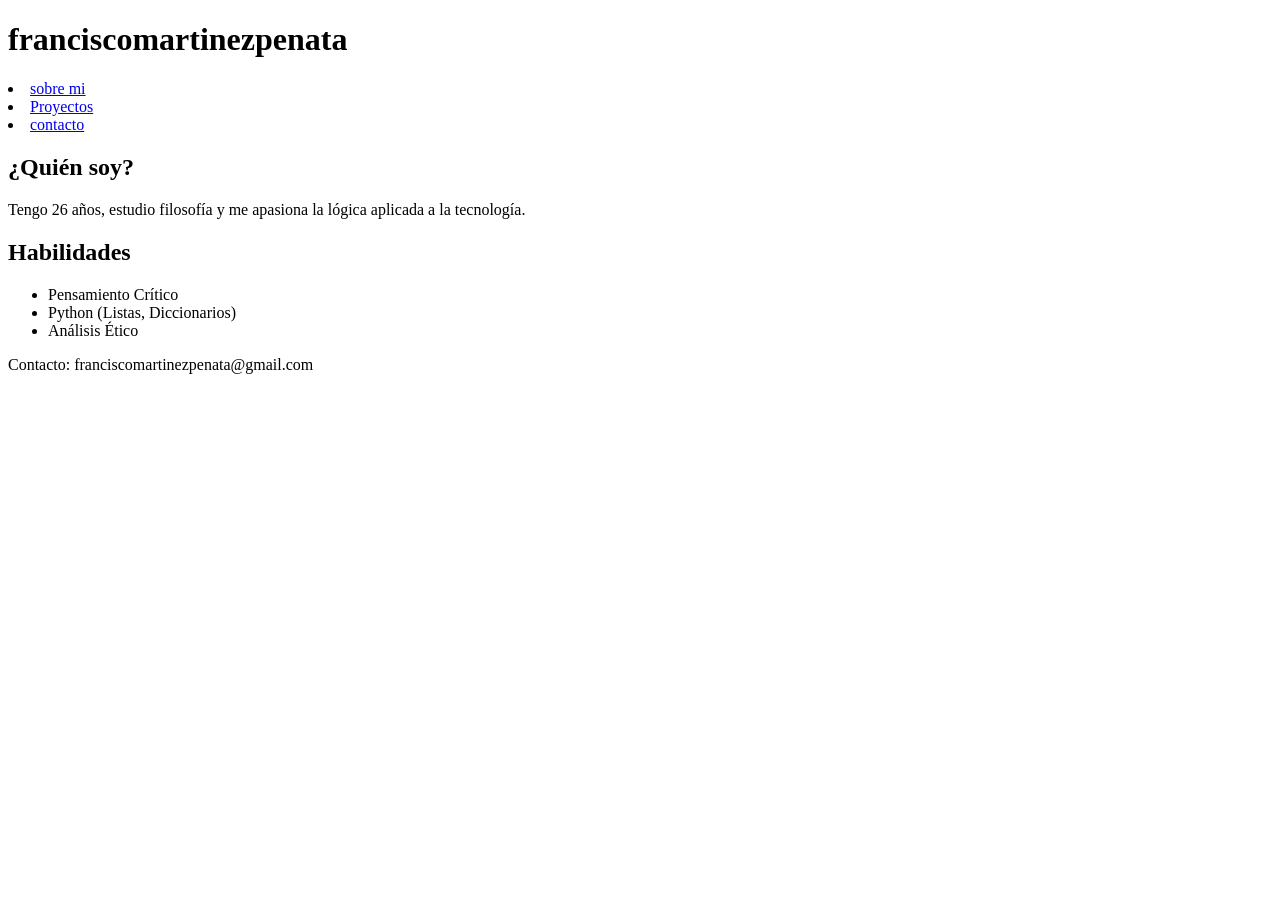
==== index.html @ b6159a91 "Create index.html se maqueto la pagina principal del portafolio" ====
<!DOCTYPE html>
<html lang="es">
<head>
    <meta charset="UTF-8">
    <title>Portafolio | Estudiante de Filosofía & Dev</title>
    <link rel="stylesheet" href="style.css">
</head>
<body>

    <header>
        <div class="menu">
            <h1>franciscomartinezpenata</h1>
        </div>
        <nav
            <ul>
                <li><a href= "sobre mi"> sobre mi </a></li>
                <li><a href="mascotas.html">Proyectos</a></li>
                <li><a href="contacto">contacto</a></li>
             </ul>
            </nav>
    </header>

<head>
    <meta charset="UTF-8"><!DOCTYPE html>
<html lang="es">
    <meta name="viewport" device-widthcontent="width=device-width, initial-scale=1.0">
    <title>FRANCISCO MARTINEZ</title>
    <link rel="stylesheet" href="style.css">
</head>
<body>
    
</body>
</html>
    <section id="sobre-mi">
        <h2>¿Quién soy?</h2>
        <p>Tengo 26 años, estudio filosofía y me apasiona la lógica aplicada a la tecnología.</p>
    </section>

    <section id="habilidades">
        <h2>Habilidades</h2>
        <ul>
            <li>Pensamiento Crítico</li>
            <li>Python (Listas, Diccionarios)</li>
            <li>Análisis Ético</li>
        </ul>
    </section>

    <footer>
        <p>Contacto: franciscomartinezpenata@gmail.com</p>
    </footer>

</body>
</html>
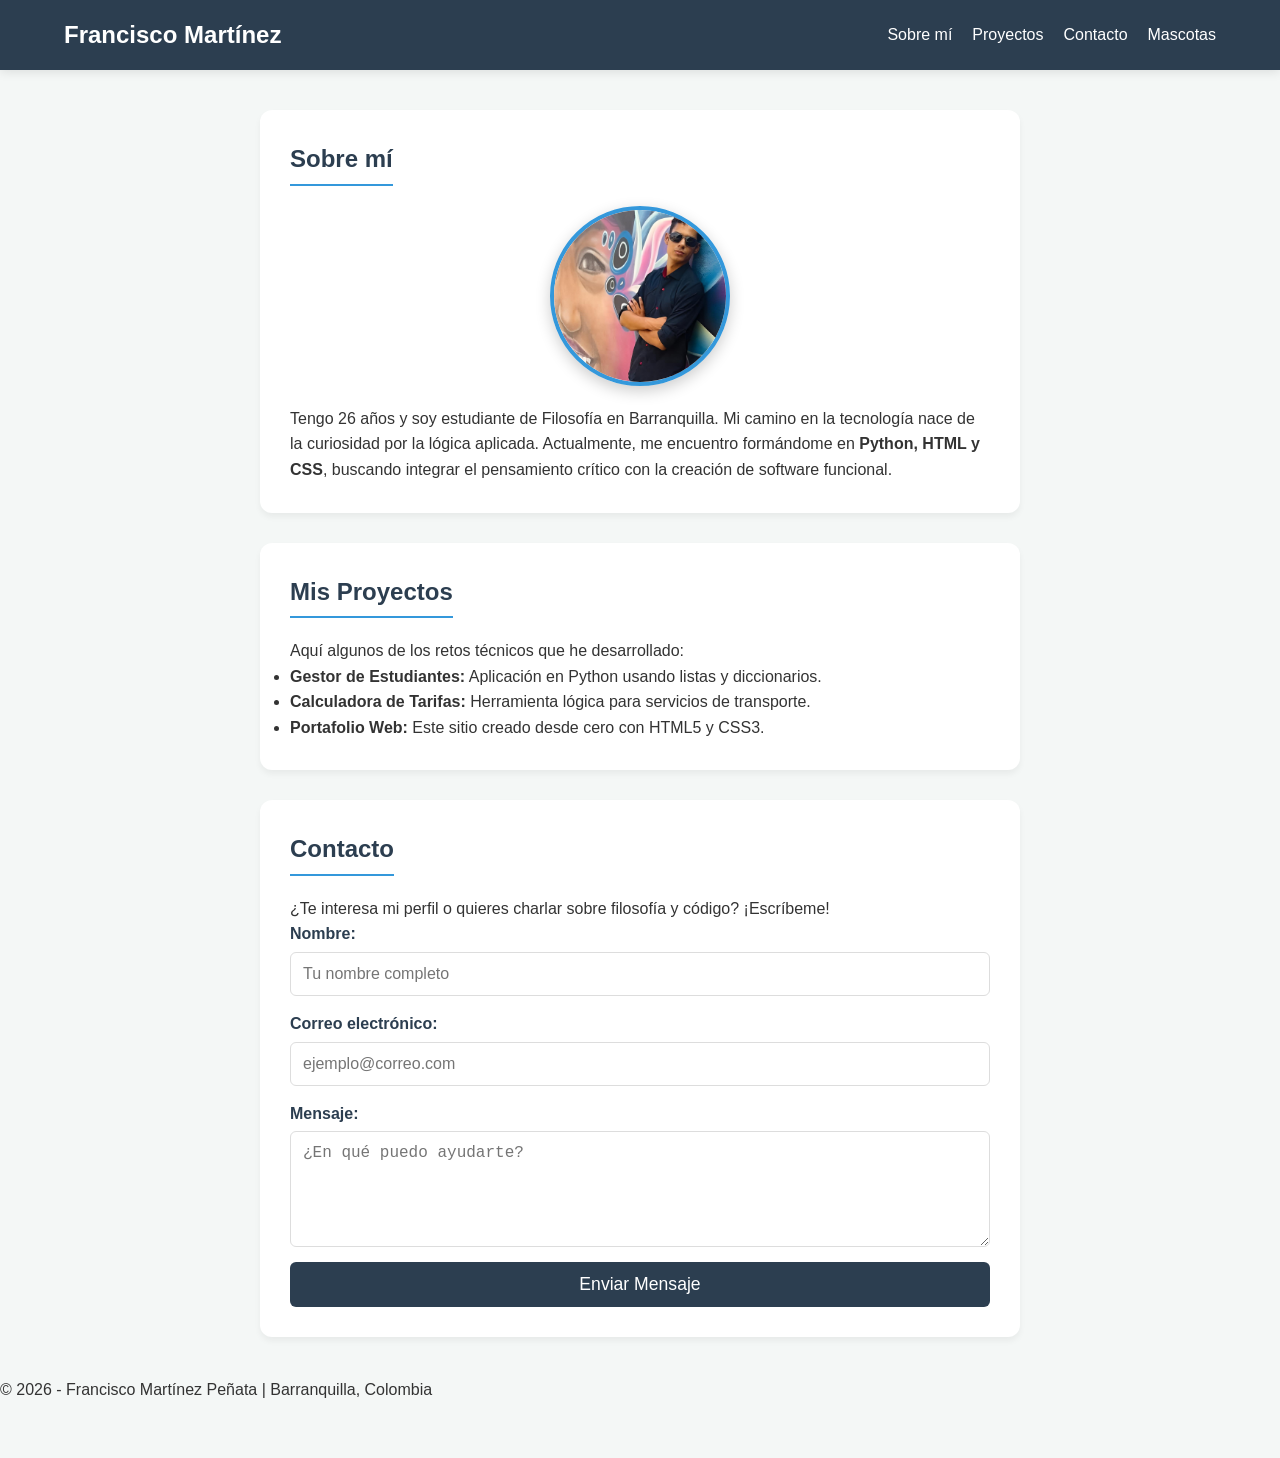
==== commit 246dd7f2: "actualizacion falta ajustar los estilos a la pagina mascotas" ====
--- a/index.html
+++ b/index.html
@@ -2,52 +2,80 @@
 <html lang="es">
 <head>
     <meta charset="UTF-8">
-    <title>Portafolio | Estudiante de Filosofía & Dev</title>
+    <meta name="viewport" content="width=device-width, initial-scale=1.0">
+    <title>Francisco Martínez | Filósofo & Programador</title>
     <link rel="stylesheet" href="style.css">
 </head>
 <body>
 
     <header>
-        <div class="menu">
-            <h1>franciscomartinezpenata</h1>
+        <div class="logo">
+            <h1>Francisco Martínez</h1>
         </div>
-        <nav
+        <nav>
             <ul>
-                <li><a href= "sobre mi"> sobre mi </a></li>
-                <li><a href="mascotas.html">Proyectos</a></li>
-                <li><a href="contacto">contacto</a></li>
-             </ul>
-            </nav>
+                <li><a href="#sobre-mi">Sobre mí</a></li>
+                <li><a href="#proyectos">Proyectos</a></li>
+                <li><a href="#contacto">Contacto</a></li>
+                <li><a href="mascotas.html">Mascotas</a></li>
+            </ul>
+        </nav>
     </header>
 
-<head>
-    <meta charset="UTF-8"><!DOCTYPE html>
-<html lang="es">
-    <meta name="viewport" device-widthcontent="width=device-width, initial-scale=1.0">
-    <title>FRANCISCO MARTINEZ</title>
-    <link rel="stylesheet" href="style.css">
-</head>
-<body>
-    
-</body>
-</html>
-    <section id="sobre-mi">
-        <h2>¿Quién soy?</h2>
-        <p>Tengo 26 años, estudio filosofía y me apasiona la lógica aplicada a la tecnología.</p>
-    </section>
+    <main>
+        
+        <section id="sobre-mi">
+            <h2>Sobre mí</h2>
+            
+            <img src="/image/foto franciscomartinez.png" alt="Foto de Francisco Martínez" class="foto-perfil">
 
-    <section id="habilidades">
-        <h2>Habilidades</h2>
-        <ul>
-            <li>Pensamiento Crítico</li>
-            <li>Python (Listas, Diccionarios)</li>
-            <li>Análisis Ético</li>
-        </ul>
-    </section>
+            <p>
+                Tengo 26 años y soy estudiante de Filosofía en Barranquilla. Mi camino en la tecnología 
+                nace de la curiosidad por la lógica aplicada. Actualmente, me encuentro formándome en 
+                <strong>Python, HTML y CSS</strong>, buscando integrar el pensamiento crítico con la 
+                creación de software funcional.
+            </p>
+        </section>
+
+        <section id="proyectos">
+            <h2>Mis Proyectos</h2>
+            <p>Aquí algunos de los retos técnicos que he desarrollado:</p>
+            <ul>
+                <li><strong>Gestor de Estudiantes:</strong> Aplicación en Python usando listas y diccionarios.</li>
+                <li><strong>Calculadora de Tarifas:</strong> Herramienta lógica para servicios de transporte.</li>
+                <li><strong>Portafolio Web:</strong> Este sitio creado desde cero con HTML5 y CSS3.</li>
+            </ul>
+        </section>
+
+        <section id="contacto">
+            <h2>Contacto</h2>
+            <p>¿Te interesa mi perfil o quieres charlar sobre filosofía y código? ¡Escríbeme!</p>
+            
+            <form action="#" method="POST">
+                <div class="grupo-input">
+                    <label for="nombre">Nombre:</label>
+                    <input type="text" id="nombre" name="nombre" placeholder="Tu nombre completo" required>
+                </div>
+
+                <div class="grupo-input">
+                    <label for="email">Correo electrónico:</label>
+                    <input type="email" id="email" name="email" placeholder="ejemplo@correo.com" required>
+                </div>
+
+                <div class="grupo-input">
+                    <label for="mensaje">Mensaje:</label>
+                    <textarea id="mensaje" name="mensaje" rows="5" placeholder="¿En qué puedo ayudarte?"></textarea>
+                </div>
+
+                <button type="submit">Enviar Mensaje</button>
+            </form>
+        </section>
+
+    </main>
 
     <footer>
-        <p>Contacto: franciscomartinezpenata@gmail.com</p>
+        <p>&copy; 2026 - Francisco Martínez Peñata | Barranquilla, Colombia</p>
     </footer>
 
 </body>
-</html>
+</html>
--- a/style.css
+++ b/style.css
@@ -0,0 +1,127 @@
+
+* {
+    margin: 0;
+    padding: 0;
+    box-sizing: border-box; 
+}
+
+body {
+    font-family: 'Segoe UI', Tahoma, Geneva, Verdana, sans-serif;
+    line-height: 1.6;
+    background-color: #f4f7f6; 
+    color: #333;
+    padding-bottom: 50px;
+}
+
+
+header {
+    background-color: #2c3e50; 
+    color: white;
+    padding: 1rem 5%;
+    display: flex;
+    justify-content: space-between;
+    align-items: center;
+    position: sticky;
+    top: 0;
+    z-index: 1000;
+    box-shadow: 0 2px 10px rgba(0,0,0,0.1);
+}
+
+header h1 {
+    font-size: 1.5rem;
+}
+
+nav ul {
+    list-style: none;
+    display: flex;
+}
+
+nav ul li {
+    margin-left: 20px;
+}
+
+nav ul li a {
+    color: white;
+    text-decoration: none;
+    font-weight: 500;
+    transition: color 0.3s;
+}
+
+nav ul li a:hover {
+    color: #3498db; 
+}
+
+
+main {
+    max-width: 800px;
+    margin: 40px auto;
+    padding: 0 20px;
+}
+
+section {
+    background: white;
+    padding: 30px;
+    margin-bottom: 30px;
+    border-radius: 12px;
+    box-shadow: 0 4px 6px rgba(0,0,0,0.05);
+}
+
+h2 {
+    color: #2c3e50;
+    margin-bottom: 20px;
+    border-bottom: 2px solid #3498db;
+    display: inline-block;
+    padding-bottom: 5px;
+}
+
+
+.foto-perfil {
+    width: 180px;
+    height: 180px;
+    border-radius: 50%; 
+    object-fit: cover; 
+    display: block;
+    margin: 0 auto 20px auto;
+    border: 4px solid #3498db;
+    box-shadow: 0 5px 15px rgba(0,0,0,0.2);
+}
+
+form {
+    display: flex;
+    flex-direction: column;
+    gap: 15px;
+}
+
+.grupo-input {
+    display: flex;
+    flex-direction: column;
+    gap: 5px;
+}
+
+.grupo-input label {
+    font-weight: bold;
+    color: #2c3e50;
+}
+
+input, textarea {
+    padding: 12px;
+    border: 1px solid #ddd;
+    border-radius: 6px;
+    font-size: 1rem;
+    outline: none;
+    transition: border-color 0.3s;
+}
+
+input:focus, textarea:focus {
+    border-color: #3498db; 
+}
+
+button {
+    background-color: #2c3e50;
+    color: white;
+    padding: 12px;
+    border: none;
+    border-radius: 6px;
+    font-size: 1.1rem;
+    
+}
